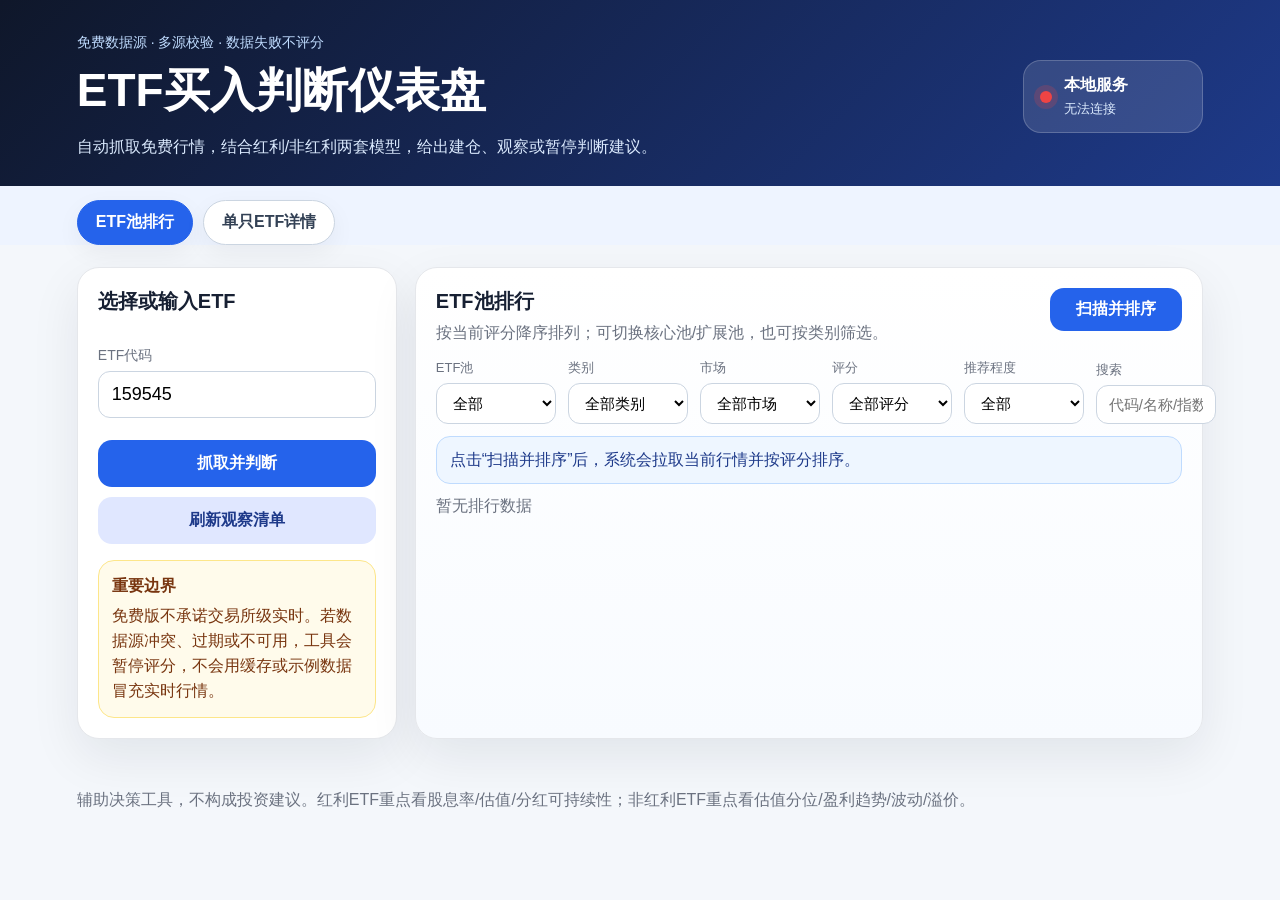
==== frontend/index.html @ 31ed78bc "Add core and extended ETF ranking page" ====
<!doctype html>
<html lang="zh-CN">
<head>
  <meta charset="utf-8" />
  <meta name="viewport" content="width=device-width, initial-scale=1" />
  <title>ETF买入判断仪表盘</title>
  <link rel="stylesheet" href="styles.css" />
</head>
<body>
  <header class="hero">
    <div>
      <p class="eyebrow">免费数据源 · 多源校验 · 数据失败不评分</p>
      <h1>ETF买入判断仪表盘</h1>
      <p class="subtitle">自动抓取免费行情，结合红利/非红利两套模型，给出建仓、观察或暂停判断建议。</p>
    </div>
    <div class="status-card">
      <span id="serverStatus" class="dot"></span>
      <div>
        <strong>本地服务</strong>
        <p id="serverStatusText">正在检测...</p>
      </div>
    </div>
  </header>

  <nav class="page-tabs">
    <button id="rankPageBtn" class="page-tab active" type="button">ETF池排行</button>
    <button id="detailPageBtn" class="page-tab" type="button">单只ETF详情</button>
  </nav>

  <main class="layout">
    <section class="panel controls">
      <h2>选择或输入ETF</h2>
      <div class="chips" id="templateChips"></div>
      <label class="field">
        <span>ETF代码</span>
        <input id="codeInput" value="159545" placeholder="例如 159545 / 513050 / VTI" />
      </label>
      <button id="analyzeBtn" class="primary">抓取并判断</button>
      <button id="refreshAllBtn" class="secondary">刷新观察清单</button>
      <div class="notice">
        <strong>重要边界</strong>
        <p>免费版不承诺交易所级实时。若数据源冲突、过期或不可用，工具会暂停评分，不会用缓存或示例数据冒充实时行情。</p>
      </div>
    </section>

    <section class="panel wide pool-panel page-section rank-page" id="poolRankPanel">
      <div class="pool-head">
        <div>
          <h2>ETF池排行</h2>
          <p>按当前评分降序排列；可切换核心池/扩展池，也可按类别筛选。</p>
        </div>
        <button id="scanPoolBtn" class="primary compact-btn">扫描并排序</button>
      </div>
      <div class="pool-filters">
        <label><span>ETF池</span><select id="poolFilter"><option value="all">全部</option><option value="core">核心池</option><option value="extended">扩展池</option></select></label>
        <label><span>类别</span><select id="categoryFilter"><option value="all">全部类别</option></select></label>
        <label><span>市场</span><select id="marketFilter"><option value="all">全部市场</option><option value="cn">A股场内</option><option value="hk_cross">港股/港股通/中概</option><option value="us">美股本土</option><option value="qdii">QDII/跨境</option></select></label>
        <label><span>评分</span><select id="scoreFilter"><option value="all">全部评分</option><option value="80">80分以上</option><option value="65">65-80分</option><option value="50">50-65分</option><option value="0">50分以下/暂停</option></select></label>
        <label><span>推荐程度</span><select id="recommendFilter"><option value="all">全部</option><option value="buy">可买/小底仓以上</option><option value="watch">观察等待</option><option value="avoid">暂不买/暂停</option></select></label>
        <label><span>搜索</span><input id="poolSearch" placeholder="代码/名称/指数" /></label>
      </div>
      <div id="poolSummary" class="pool-summary">点击“扫描并排序”后，系统会拉取当前行情并按评分排序。</div>
      <div id="poolRankList" class="pool-rank-list empty">暂无排行数据</div>
    </section>

    <section class="panel result-panel page-section detail-page">
      <div class="result-head">
        <div>
          <h2 id="etfTitle">等待分析</h2>
          <p id="etfSub">请选择ETF后点击“抓取并判断”。</p>
        </div>
        <div class="score-ring" id="scoreRing"><span id="scoreValue">--</span><small>分</small></div>
      </div>
      <div class="verdict" id="verdict">暂无建议</div>
      <div class="grid two">
        <div class="metric"><span>最新价</span><strong id="price">--</strong></div>
        <div class="metric"><span>涨跌幅</span><strong id="changePct">--</strong></div>
        <div class="metric"><span>成交额</span><strong id="amount">--</strong></div>
        <div class="metric"><span>52周价格分位</span><strong id="pricePct">--</strong></div>
        <div class="metric"><span>近一年波动率</span><strong id="volatility">--</strong></div>
        <div class="metric"><span>近一年最大回撤</span><strong id="drawdown">--</strong></div>
      </div>
      <div class="data-status" id="dataStatus">数据状态：--</div>
      <div class="risk-tags" id="riskTags"></div>
    </section>

    <section class="panel wide page-section detail-page">
      <h2>是否推荐买入</h2>
      <div id="recommendationDetails" class="recommendation-details empty">暂无数据</div>
    </section>

    <section class="panel wide page-section detail-page">
      <h2>核心数值</h2>
      <div id="rawMetrics" class="raw-metrics empty">暂无数据</div>
    </section>

    <section class="panel page-section detail-page">
      <h2>评分拆解</h2>
      <div id="components" class="components empty">暂无数据</div>
    </section>

    <section class="panel page-section detail-page">
      <h2>数据源校验</h2>
      <div id="sources" class="sources empty">暂无数据</div>
    </section>

    <section class="panel wide page-section detail-page">
      <h2>观察清单</h2>
      <div id="watchlist" class="watchlist"></div>
    </section>
  </main>

  <footer>
    <p>辅助决策工具，不构成投资建议。红利ETF重点看股息率/估值/分红可持续性；非红利ETF重点看估值分位/盈利趋势/波动/溢价。</p>
  </footer>

  <script src="app.js"></script>
</body>
</html>
---- frontend/styles.css ----
:root {
  --bg: #f4f7fb;
  --panel: #ffffff;
  --ink: #172033;
  --muted: #6b7280;
  --blue: #2563eb;
  --green: #16a34a;
  --amber: #d97706;
  --red: #dc2626;
  --line: #e5e7eb;
  --shadow: 0 18px 50px rgba(15, 23, 42, .08);
}
* { box-sizing: border-box; }
body { margin: 0; font-family: -apple-system, BlinkMacSystemFont, "Segoe UI", "PingFang SC", sans-serif; background: var(--bg); color: var(--ink); }
.hero { display: flex; justify-content: space-between; gap: 24px; align-items: center; padding: 34px 6vw 26px; background: linear-gradient(135deg, #0f172a, #1e3a8a); color: white; }
.eyebrow { color: #bfdbfe; margin: 0 0 8px; font-size: 14px; }
h1 { margin: 0; font-size: clamp(28px, 5vw, 46px); }
.subtitle { margin: 12px 0 0; color: #dbeafe; max-width: 760px; line-height: 1.6; }
.status-card { display:flex; align-items:center; gap:12px; background: rgba(255,255,255,.12); border: 1px solid rgba(255,255,255,.2); padding:14px 16px; border-radius:18px; min-width: 180px; }
.status-card p { margin: 4px 0 0; color:#dbeafe; font-size:13px; }
.dot { width:12px; height:12px; border-radius:50%; background:#f59e0b; box-shadow:0 0 0 6px rgba(245,158,11,.2); }
.dot.ok { background:#22c55e; box-shadow:0 0 0 6px rgba(34,197,94,.2); }
.dot.bad { background:#ef4444; box-shadow:0 0 0 6px rgba(239,68,68,.2); }
.layout { display:grid; grid-template-columns: 320px 1fr 1fr; gap:18px; padding: 22px 6vw 32px; }
.panel { background: var(--panel); border:1px solid var(--line); border-radius:22px; padding:20px; box-shadow: var(--shadow); }
.panel h2 { margin:0 0 16px; font-size:20px; }
.controls { grid-row: span 2; }
.wide { grid-column: 1 / -1; }
.chips { display:flex; flex-wrap:wrap; gap:8px; margin-bottom:16px; }
.chip { border:1px solid #cbd5e1; background:#f8fafc; padding:8px 10px; border-radius:999px; cursor:pointer; font-weight:600; }
.chip:hover, .chip.active { background:#dbeafe; border-color:#60a5fa; color:#1d4ed8; }
.field { display:block; margin:12px 0; }
.field span { display:block; color:var(--muted); font-size:14px; margin-bottom:6px; }
input { width:100%; border:1px solid #cbd5e1; border-radius:12px; padding:12px 13px; font-size:18px; text-transform:uppercase; }
button { width:100%; border:0; border-radius:14px; padding:13px 14px; font-size:16px; font-weight:700; cursor:pointer; margin-top:10px; }
.primary { background:var(--blue); color:white; }
.secondary { background:#e0e7ff; color:#1e3a8a; }
.notice { background:#fffbeb; border:1px solid #fde68a; color:#78350f; border-radius:16px; padding:13px; margin-top:16px; line-height:1.55; }
.notice p { margin:6px 0 0; }
.result-head { display:flex; justify-content:space-between; gap:16px; align-items:center; }
#etfTitle { margin-bottom:6px; }
#etfSub { margin:0; color:var(--muted); line-height:1.5; }
.score-ring { flex: 0 0 92px; height:92px; border-radius:50%; display:flex; align-items:center; justify-content:center; background:conic-gradient(var(--blue) 0deg, #e5e7eb 0); flex-direction:column; color:#0f172a; }
.score-ring span { font-size:28px; font-weight:800; }
.score-ring small { margin-top:-5px; color:var(--muted); }
.verdict { margin:16px 0; padding:14px; border-radius:16px; background:#eff6ff; color:#1e3a8a; font-weight:700; line-height:1.5; }
.grid.two { display:grid; grid-template-columns: repeat(2, minmax(0, 1fr)); gap:10px; }
.metric { background:#f8fafc; border:1px solid #e2e8f0; border-radius:16px; padding:12px; }
.metric span { display:block; color:var(--muted); font-size:13px; }
.metric strong { display:block; margin-top:6px; font-size:20px; }
.data-status { margin-top:14px; padding:12px; border-radius:14px; background:#f1f5f9; color:#334155; line-height:1.5; }
.risk-tags { display:flex; flex-wrap:wrap; gap:8px; margin-top:12px; }
.tag { background:#fee2e2; color:#991b1b; padding:7px 9px; border-radius:999px; font-size:13px; font-weight:700; }
.components, .sources { display:grid; gap:10px; }
.component-row, .source-row { border:1px solid #e5e7eb; border-radius:14px; padding:11px; background:#f9fafb; }
.component-top { display:flex; justify-content:space-between; margin-bottom:8px; font-weight:700; }
.bar { height:9px; background:#e5e7eb; border-radius:999px; overflow:hidden; }
.bar i { display:block; height:100%; background:var(--blue); border-radius:999px; }
.source-row { display:grid; grid-template-columns: 1fr auto; gap:8px; align-items:start; }
.source-row small { color:var(--muted); display:block; margin-top:4px; }
.empty { color:var(--muted); }
.watchlist { display:grid; grid-template-columns: repeat(auto-fit, minmax(220px, 1fr)); gap:12px; }
.watch-card { border:1px solid #e5e7eb; border-radius:18px; padding:14px; background:#f8fafc; }
.watch-card strong { display:block; font-size:18px; }
.watch-card p { margin:8px 0 0; color:var(--muted); }
footer { padding: 0 6vw 30px; color:var(--muted); line-height:1.6; }
@media (max-width: 1000px) { .layout { grid-template-columns: 1fr; } .controls { grid-row:auto; } .hero { flex-direction:column; align-items:flex-start; } }
.raw-metrics { display:grid; grid-template-columns: repeat(auto-fit, minmax(180px, 1fr)); gap:10px; }
.raw-item { background:#f8fafc; border:1px solid #e2e8f0; border-radius:16px; padding:12px; min-height:86px; }
.raw-item span { display:block; color:var(--muted); font-size:13px; line-height:1.35; }
.raw-item strong { display:block; margin-top:7px; font-size:18px; line-height:1.25; word-break:break-word; }
.raw-item small { display:block; color:#64748b; margin-top:6px; line-height:1.35; }
.recommendation-details { display:grid; grid-template-columns: repeat(2, minmax(220px, 1fr)); gap:12px; }
.recommend-card, .recommend-block { border:1px solid #e2e8f0; border-radius:18px; padding:14px; background:#f8fafc; }
.recommend-card span { display:block; color:var(--muted); font-size:13px; }
.recommend-card strong { display:block; margin-top:7px; font-size:24px; line-height:1.2; }
.recommend-card small { display:block; color:#64748b; margin-top:8px; line-height:1.45; }
.recommend-card.strong { background:#ecfdf5; border-color:#86efac; color:#14532d; }
.recommend-card.good { background:#eff6ff; border-color:#93c5fd; color:#1e3a8a; }
.recommend-card.watch { background:#fffbeb; border-color:#fde68a; color:#78350f; }
.recommend-card.neutral { background:#f8fafc; border-color:#cbd5e1; color:#334155; }
.recommend-card.bad { background:#fef2f2; border-color:#fecaca; color:#991b1b; }
.recommend-block { grid-column: span 1; }
.recommend-block.compare { grid-column: 1 / -1; background:#f8fafc; }
.recommend-block.caution { background:#fff7ed; border-color:#fed7aa; }
.recommend-block h3 { margin:0 0 8px; font-size:16px; color:#0f172a; }
.recommend-block ul { margin:0; padding-left:20px; line-height:1.65; }
.recommend-block p { margin:8px 0 0; line-height:1.65; color:#334155; }
@media (max-width: 760px) { .recommendation-details { grid-template-columns: 1fr; } .recommend-block, .recommend-block.compare { grid-column:auto; } }
.pool-panel { background: linear-gradient(180deg, #ffffff 0%, #f8fbff 100%); }
.pool-head { display:flex; align-items:flex-start; justify-content:space-between; gap:16px; margin-bottom:14px; }
.pool-head p { margin:6px 0 0; color:var(--muted); line-height:1.5; }
.compact-btn { width:auto; min-width:132px; margin-top:0; padding:11px 16px; }
.pool-filters { display:grid; grid-template-columns: repeat(4, minmax(150px, 1fr)); gap:12px; margin-bottom:12px; }
.pool-filters label span { display:block; color:var(--muted); font-size:13px; margin-bottom:6px; }
.pool-filters select, .pool-filters input { width:100%; border:1px solid #cbd5e1; border-radius:12px; padding:10px 12px; font-size:15px; background:#fff; }
.pool-summary { background:#eef6ff; border:1px solid #bfdbfe; color:#1e3a8a; border-radius:14px; padding:11px 13px; margin-bottom:12px; line-height:1.5; }
.pool-rank-list { display:grid; grid-template-columns: 1fr; gap:10px; max-height:720px; overflow:auto; padding-right:4px; }
.rank-card { width:100%; display:grid; grid-template-columns: 54px 1fr 185px; gap:12px; text-align:left; background:#fff; border:1px solid #e2e8f0; border-radius:18px; padding:13px; margin:0; align-items:center; box-shadow: 0 8px 24px rgba(15, 23, 42, .04); }
.rank-card:hover { border-color:#93c5fd; background:#f8fbff; }
.rank-no { font-weight:800; color:#64748b; font-size:18px; }
.rank-title { display:flex; gap:10px; align-items:baseline; flex-wrap:wrap; }
.rank-title strong { font-size:20px; color:#0f172a; }
.rank-title span { font-weight:700; color:#334155; }
.rank-sub { color:#64748b; font-size:13px; margin-top:4px; line-height:1.45; }
.rank-reason { color:#334155; margin-top:7px; line-height:1.45; font-size:14px; }
.rank-metrics { text-align:right; display:flex; flex-direction:column; gap:4px; align-items:flex-end; }
.rank-metrics span:nth-child(2) { color:#334155; font-weight:700; }
.rank-metrics small { color:#64748b; line-height:1.35; }
.score-badge { display:inline-flex; align-items:center; justify-content:center; min-width:58px; padding:7px 10px; border-radius:999px; font-size:18px; font-weight:900; background:#e2e8f0; color:#0f172a; }
.score-badge.strong { background:#dcfce7; color:#14532d; }
.score-badge.good { background:#dbeafe; color:#1e3a8a; }
.score-badge.watch { background:#fef3c7; color:#78350f; }
.score-badge.neutral { background:#e2e8f0; color:#334155; }
.score-badge.bad { background:#fee2e2; color:#991b1b; }
@media (max-width: 980px) { .pool-filters { grid-template-columns: repeat(2, minmax(0, 1fr)); } .rank-card { grid-template-columns: 42px 1fr; } .rank-metrics { grid-column: 2; text-align:left; align-items:flex-start; } }
@media (max-width: 640px) { .pool-head { flex-direction:column; } .compact-btn { width:100%; } .pool-filters { grid-template-columns: 1fr; } }
.page-tabs { display:flex; gap:10px; padding:14px 6vw 0; background:#eef4ff; }
.page-tab { width:auto; margin:0; padding:11px 18px; border-radius:999px; background:#fff; color:#334155; border:1px solid #cbd5e1; box-shadow:0 8px 24px rgba(15,23,42,.05); }
.page-tab.active { background:#2563eb; color:#fff; border-color:#2563eb; }
body[data-page="rank"] .detail-page { display:none; }
body[data-page="detail"] .rank-page { display:none; }
body[data-page="rank"] .controls { grid-row:auto; }
body[data-page="rank"] .pool-panel { grid-column: span 2; }
.pool-panel h2 { margin-bottom:4px; }
.pool-filters { grid-template-columns: repeat(6, minmax(120px, 1fr)); align-items:end; }
.rank-card { transition: transform .12s ease, border-color .12s ease, box-shadow .12s ease; }
.rank-card:hover { transform: translateY(-1px); box-shadow:0 14px 34px rgba(15,23,42,.08); }
.rank-sub::before { content:""; display:inline-block; width:8px; height:8px; border-radius:50%; background:#60a5fa; margin-right:6px; }
.rank-reason { background:#f8fafc; border-left:3px solid #bfdbfe; padding:7px 9px; border-radius:8px; }
@media (max-width: 1180px) { .pool-filters { grid-template-columns: repeat(3, minmax(0, 1fr)); } body[data-page="rank"] .pool-panel { grid-column: 1 / -1; } }
@media (max-width: 760px) { .page-tabs { padding:12px 4vw 0; } .page-tab { flex:1; padding:10px 8px; } .pool-filters { grid-template-columns: 1fr; } }
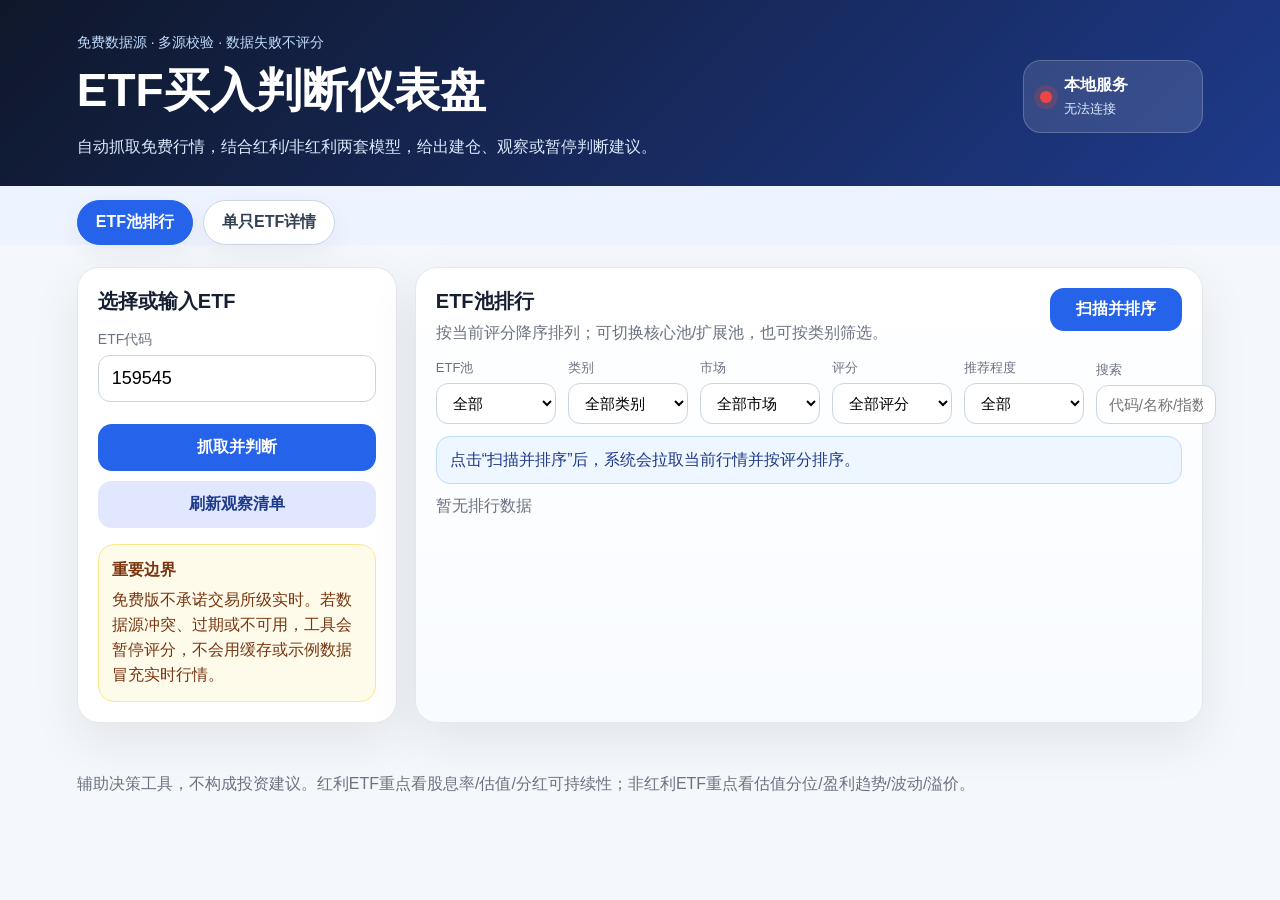
==== commit f42d4ee1: "Remove quick ETF chips" ====
--- a/frontend/index.html
+++ b/frontend/index.html
@@ -30,7 +30,6 @@
   <main class="layout">
     <section class="panel controls">
       <h2>选择或输入ETF</h2>
-      <div class="chips" id="templateChips"></div>
       <label class="field">
         <span>ETF代码</span>
         <input id="codeInput" value="159545" placeholder="例如 159545 / 513050 / VTI" />
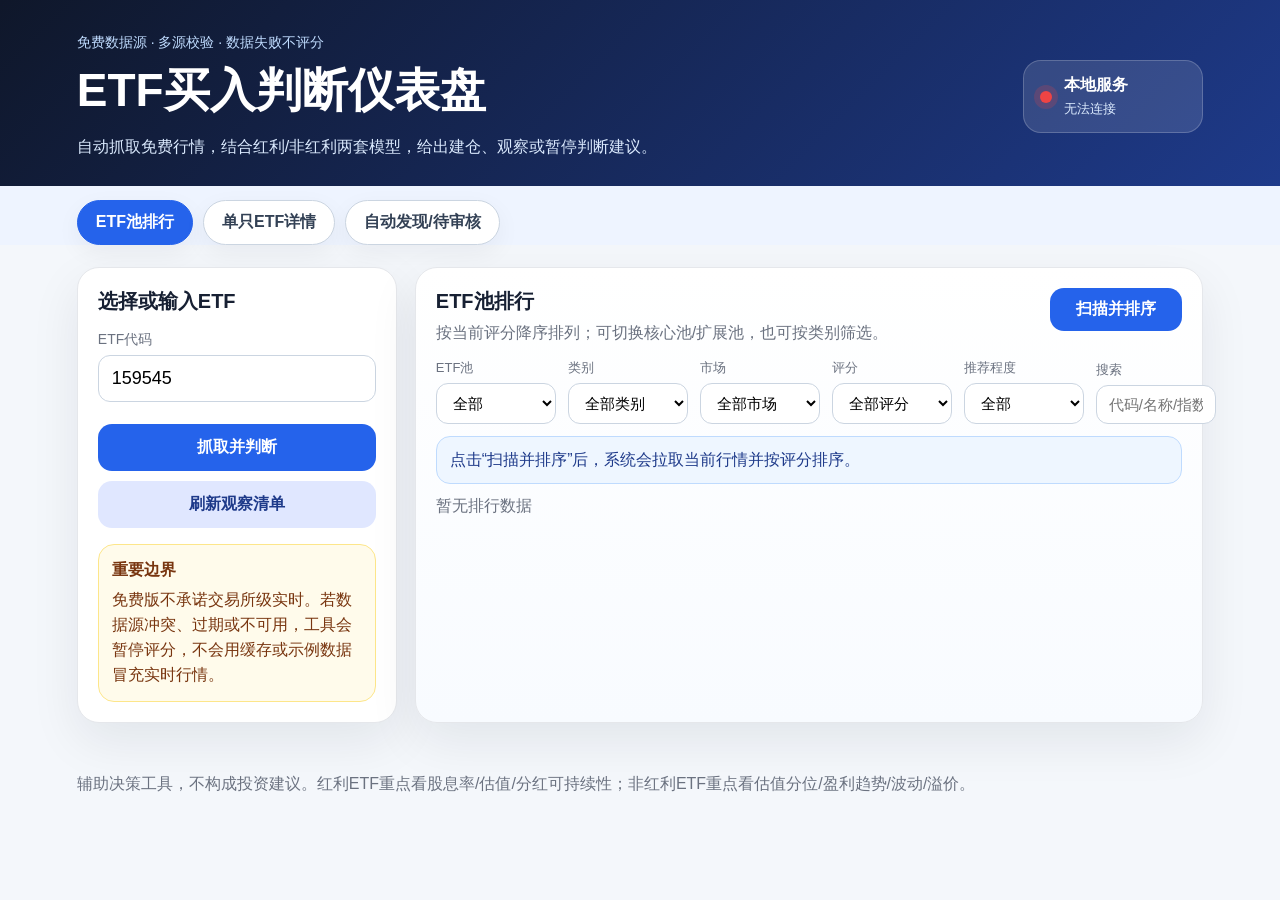
==== commit bfb36744: "Add ETF discovery and pool management page" ====
--- a/frontend/index.html
+++ b/frontend/index.html
@@ -25,6 +25,7 @@
   <nav class="page-tabs">
     <button id="rankPageBtn" class="page-tab active" type="button">ETF池排行</button>
     <button id="detailPageBtn" class="page-tab" type="button">单只ETF详情</button>
+    <button id="discoverPageBtn" class="page-tab" type="button">自动发现/待审核</button>
   </nav>
 
   <main class="layout">
@@ -60,6 +61,24 @@
       </div>
       <div id="poolSummary" class="pool-summary">点击“扫描并排序”后，系统会拉取当前行情并按评分排序。</div>
       <div id="poolRankList" class="pool-rank-list empty">暂无排行数据</div>
+    </section>
+
+    <section class="panel wide discover-panel page-section discover-page" id="discoverPanel">
+      <div class="pool-head">
+        <div>
+          <h2>ETF自动发现 / 待审核池</h2>
+          <p>自动从候选ETF中识别股票型ETF，先放入待审核或剔除池；不自动纳入核心/扩展池，避免误加。</p>
+        </div>
+        <button id="discoverBtn" class="primary compact-btn">发现新ETF</button>
+      </div>
+      <div class="pool-filters">
+        <label><span>发现状态</span><select id="discoverStatusFilter"><option value="all">全部</option><option value="pending">待审核</option><option value="excluded">已剔除</option></select></label>
+        <label><span>建议池</span><select id="discoverPoolFilter"><option value="all">全部</option><option value="core">建议核心池</option><option value="extended">建议扩展池</option></select></label>
+        <label><span>类别</span><select id="discoverCategoryFilter"><option value="all">全部类别</option></select></label>
+        <label><span>搜索</span><input id="discoverSearch" placeholder="代码/名称/原因" /></label>
+      </div>
+      <div id="discoverSummary" class="pool-summary">点击“发现新ETF”，系统会展示待审核和自动剔除的候选ETF。</div>
+      <div id="discoverList" class="pool-rank-list empty">暂无发现结果</div>
     </section>
 
     <section class="panel result-panel page-section detail-page">
--- a/frontend/styles.css
+++ b/frontend/styles.css
@@ -130,3 +130,10 @@
 .rank-reason { background:#f8fafc; border-left:3px solid #bfdbfe; padding:7px 9px; border-radius:8px; }
 @media (max-width: 1180px) { .pool-filters { grid-template-columns: repeat(3, minmax(0, 1fr)); } body[data-page="rank"] .pool-panel { grid-column: 1 / -1; } }
 @media (max-width: 760px) { .page-tabs { padding:12px 4vw 0; } .page-tab { flex:1; padding:10px 8px; } .pool-filters { grid-template-columns: 1fr; } }
+body[data-page="rank"] .detail-page, body[data-page="rank"] .discover-page { display:none; }
+body[data-page="detail"] .rank-page, body[data-page="detail"] .discover-page { display:none; }
+body[data-page="discover"] .rank-page, body[data-page="discover"] .detail-page { display:none; }
+body[data-page="discover"] .discover-panel { grid-column: span 2; }
+.discover-card { cursor:default; }
+.discover-card:hover { transform:none; }
+@media (max-width: 1180px) { body[data-page="discover"] .discover-panel { grid-column: 1 / -1; } }
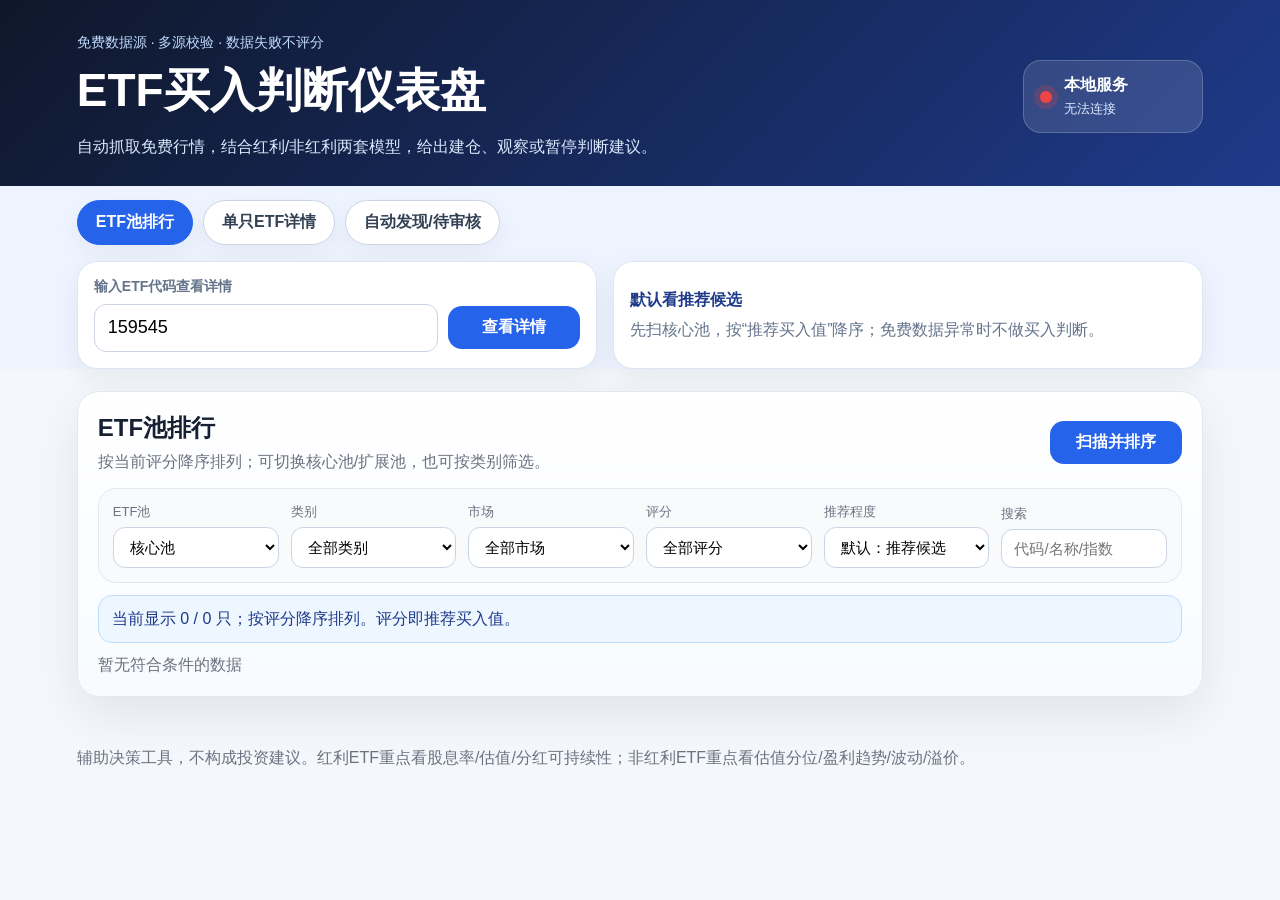
==== commit 23cc790a: "Optimize ETF workflow layout and defaults" ====
--- a/frontend/index.html
+++ b/frontend/index.html
@@ -28,20 +28,21 @@
     <button id="discoverPageBtn" class="page-tab" type="button">自动发现/待审核</button>
   </nav>
 
+  <section class="top-actions">
+    <div class="quick-search">
+      <label>输入ETF代码查看详情</label>
+      <div class="quick-search-row">
+        <input id="codeInput" value="159545" placeholder="例如 159545 / 513050 / VTI" />
+        <button id="analyzeBtn" class="primary compact-btn">查看详情</button>
+      </div>
+    </div>
+    <div class="top-note">
+      <strong>默认看推荐候选</strong>
+      <span>先扫核心池，按“推荐买入值”降序；免费数据异常时不做买入判断。</span>
+    </div>
+  </section>
+
   <main class="layout">
-    <section class="panel controls">
-      <h2>选择或输入ETF</h2>
-      <label class="field">
-        <span>ETF代码</span>
-        <input id="codeInput" value="159545" placeholder="例如 159545 / 513050 / VTI" />
-      </label>
-      <button id="analyzeBtn" class="primary">抓取并判断</button>
-      <button id="refreshAllBtn" class="secondary">刷新观察清单</button>
-      <div class="notice">
-        <strong>重要边界</strong>
-        <p>免费版不承诺交易所级实时。若数据源冲突、过期或不可用，工具会暂停评分，不会用缓存或示例数据冒充实时行情。</p>
-      </div>
-    </section>
 
     <section class="panel wide pool-panel page-section rank-page" id="poolRankPanel">
       <div class="pool-head">
@@ -52,11 +53,11 @@
         <button id="scanPoolBtn" class="primary compact-btn">扫描并排序</button>
       </div>
       <div class="pool-filters">
-        <label><span>ETF池</span><select id="poolFilter"><option value="all">全部</option><option value="core">核心池</option><option value="extended">扩展池</option></select></label>
+        <label><span>ETF池</span><select id="poolFilter"><option value="core" selected>核心池</option><option value="extended">扩展池</option><option value="all">全部</option></select></label>
         <label><span>类别</span><select id="categoryFilter"><option value="all">全部类别</option></select></label>
         <label><span>市场</span><select id="marketFilter"><option value="all">全部市场</option><option value="cn">A股场内</option><option value="hk_cross">港股/港股通/中概</option><option value="us">美股本土</option><option value="qdii">QDII/跨境</option></select></label>
-        <label><span>评分</span><select id="scoreFilter"><option value="all">全部评分</option><option value="80">80分以上</option><option value="65">65-80分</option><option value="50">50-65分</option><option value="0">50分以下/暂停</option></select></label>
-        <label><span>推荐程度</span><select id="recommendFilter"><option value="all">全部</option><option value="buy">可买/小底仓以上</option><option value="watch">观察等待</option><option value="avoid">暂不买/暂停</option></select></label>
+        <label><span>评分</span><select id="scoreFilter"><option value="all">全部评分</option><option value="80">80分以上</option><option value="65">65-80分</option><option value="60">60-65分</option><option value="50">50-60分</option><option value="0">50分以下/暂停</option></select></label>
+        <label><span>推荐程度</span><select id="recommendFilter"><option value="recommended" selected>默认：推荐候选</option><option value="all">全部</option><option value="buy">小底仓以上</option><option value="cautious">谨慎小底仓</option><option value="watch">观察等待</option><option value="avoid">暂不买/暂停</option></select></label>
         <label><span>搜索</span><input id="poolSearch" placeholder="代码/名称/指数" /></label>
       </div>
       <div id="poolSummary" class="pool-summary">点击“扫描并排序”后，系统会拉取当前行情并按评分排序。</div>
@@ -72,9 +73,11 @@
         <button id="discoverBtn" class="primary compact-btn">发现新ETF</button>
       </div>
       <div class="pool-filters">
-        <label><span>发现状态</span><select id="discoverStatusFilter"><option value="all">全部</option><option value="pending">待审核</option><option value="excluded">已剔除</option></select></label>
-        <label><span>建议池</span><select id="discoverPoolFilter"><option value="all">全部</option><option value="core">建议核心池</option><option value="extended">建议扩展池</option></select></label>
+        <label><span>发现状态</span><select id="discoverStatusFilter"><option value="pending" selected>默认：待审核</option><option value="all">全部</option><option value="excluded">已剔除</option></select></label>
+        <label><span>建议池</span><select id="discoverPoolFilter"><option value="core" selected>默认：建议核心池</option><option value="extended">建议扩展池</option><option value="all">全部</option></select></label>
         <label><span>类别</span><select id="discoverCategoryFilter"><option value="all">全部类别</option></select></label>
+        <label><span>市场</span><select id="discoverMarketFilter"><option value="all">全部市场</option><option value="cn">A股场内</option><option value="hk_cross">港股/港股通/中概</option><option value="us">美股本土</option><option value="qdii">QDII/跨境</option></select></label>
+        <label><span>质量</span><select id="discoverQualityFilter"><option value="stock">股票型候选</option><option value="all">全部含剔除</option></select></label>
         <label><span>搜索</span><input id="discoverSearch" placeholder="代码/名称/原因" /></label>
       </div>
       <div id="discoverSummary" class="pool-summary">点击“发现新ETF”，系统会展示待审核和自动剔除的候选ETF。</div>
--- a/frontend/styles.css
+++ b/frontend/styles.css
@@ -137,3 +137,26 @@
 .discover-card { cursor:default; }
 .discover-card:hover { transform:none; }
 @media (max-width: 1180px) { body[data-page="discover"] .discover-panel { grid-column: 1 / -1; } }
+/* UX refresh: single-column workflow with global search and clearer pages */
+.layout { grid-template-columns: repeat(2, minmax(0, 1fr)); max-width: 1480px; margin: 0 auto; }
+.top-actions { display:grid; grid-template-columns: minmax(280px, 520px) 1fr; gap:16px; align-items:stretch; padding:16px 6vw 0; background:#eef4ff; }
+.quick-search, .top-note { background:#fff; border:1px solid #dbe5f3; border-radius:20px; padding:16px; box-shadow:0 10px 30px rgba(15,23,42,.06); }
+.quick-search label { display:block; font-size:14px; color:#64748b; margin-bottom:8px; font-weight:700; }
+.quick-search-row { display:grid; grid-template-columns: 1fr auto; gap:10px; align-items:center; }
+.quick-search-row input { height:48px; }
+.top-note { display:flex; flex-direction:column; justify-content:center; gap:6px; color:#334155; line-height:1.45; }
+.top-note strong { color:#1e3a8a; font-size:16px; }
+.top-note span { color:#64748b; }
+body[data-page="rank"] .pool-panel, body[data-page="discover"] .discover-panel { grid-column: 1 / -1; }
+body[data-page="detail"] .result-panel { grid-column: 1 / -1; }
+.pool-filters { grid-template-columns: repeat(6, minmax(130px, 1fr)); background:#f8fafc; border:1px solid #e2e8f0; padding:14px; border-radius:18px; }
+.pool-head { align-items:center; }
+.pool-head h2 { font-size:24px; }
+.rank-card { grid-template-columns: 58px minmax(0, 1fr) 220px; }
+.rank-title strong { letter-spacing:.2px; }
+.rank-reason { font-size:14px; color:#1f2937; }
+.discover-panel .pool-filters { grid-template-columns: repeat(6, minmax(130px, 1fr)); }
+.discover-card { cursor:pointer; }
+.discover-card:hover { transform: translateY(-1px); }
+@media (max-width: 1180px) { .layout { grid-template-columns:1fr; } .top-actions { grid-template-columns:1fr; } .pool-filters, .discover-panel .pool-filters { grid-template-columns: repeat(3, minmax(0, 1fr)); } }
+@media (max-width: 760px) { .top-actions { padding:12px 4vw 0; } .quick-search-row { grid-template-columns:1fr; } .pool-filters, .discover-panel .pool-filters { grid-template-columns:1fr; } .rank-card { grid-template-columns: 42px 1fr; } }
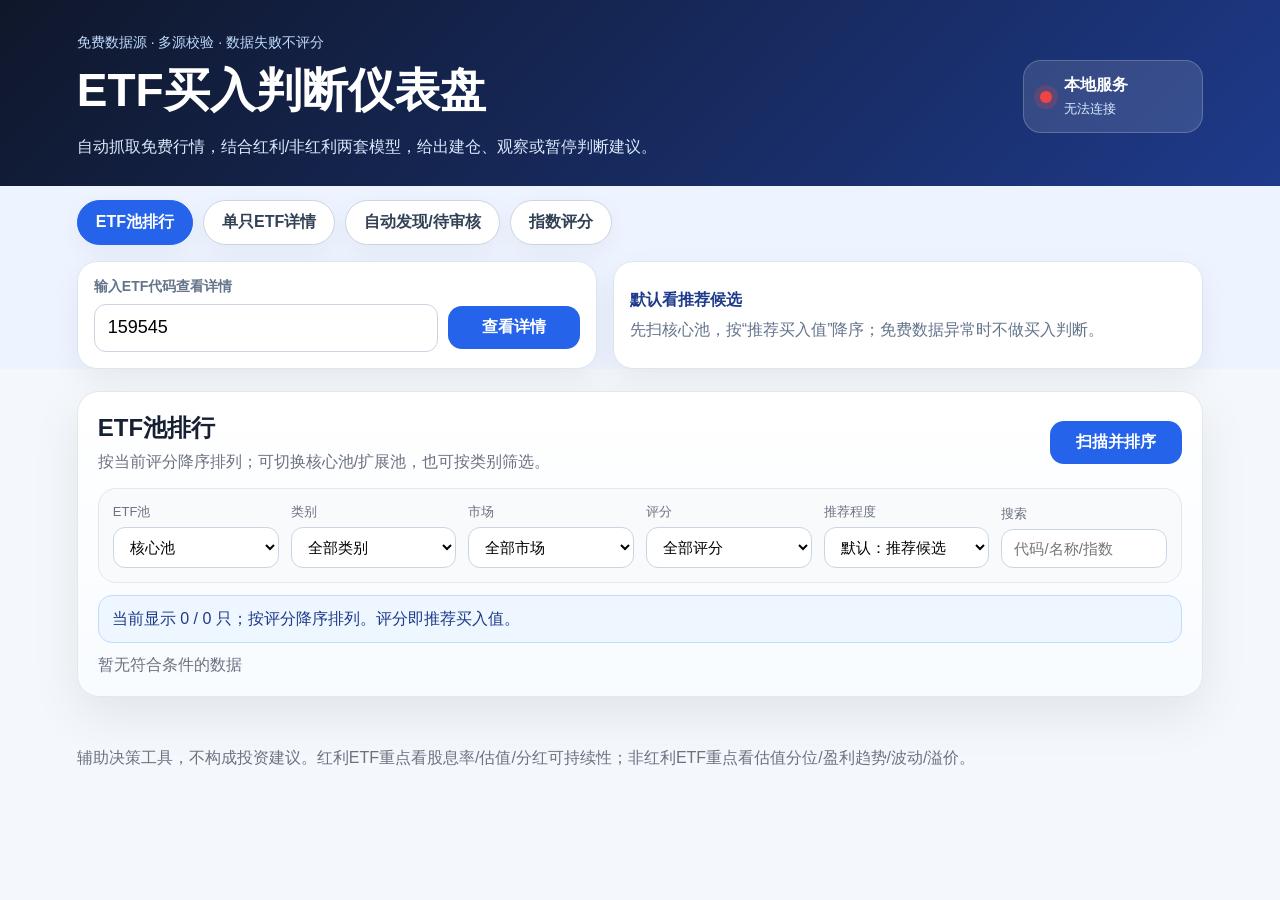
==== commit 9439e702: "Add index scoring page with holdings" ====
--- a/frontend/index.html
+++ b/frontend/index.html
@@ -26,6 +26,7 @@
     <button id="rankPageBtn" class="page-tab active" type="button">ETF池排行</button>
     <button id="detailPageBtn" class="page-tab" type="button">单只ETF详情</button>
     <button id="discoverPageBtn" class="page-tab" type="button">自动发现/待审核</button>
+    <button id="indexPageBtn" class="page-tab" type="button">指数评分</button>
   </nav>
 
   <section class="top-actions">
@@ -84,6 +85,25 @@
       <div id="discoverList" class="pool-rank-list empty">暂无发现结果</div>
     </section>
 
+    <section class="panel wide index-panel page-section index-page" id="indexPanel">
+      <div class="pool-head">
+        <div>
+          <h2>指数评分</h2>
+          <p>按跟踪指数聚合ETF，使用代表ETF的当前评分作为指数推荐买入值，并展示代表ETF的Top 10持仓。</p>
+        </div>
+        <button id="scanIndexBtn" class="primary compact-btn">扫描指数</button>
+      </div>
+      <div class="pool-filters">
+        <label><span>类别</span><select id="indexCategoryFilter"><option value="all">全部类别</option></select></label>
+        <label><span>市场</span><select id="indexMarketFilter"><option value="all">全部市场</option><option value="cn">A股场内</option><option value="hk_cross">港股/港股通/中概</option><option value="us">美股本土</option><option value="qdii">QDII/跨境</option></select></label>
+        <label><span>评分</span><select id="indexScoreFilter"><option value="all">全部评分</option><option value="80">80分以上</option><option value="65">65-80分</option><option value="60">60-65分</option><option value="50">50-60分</option><option value="0">50分以下/暂停</option></select></label>
+        <label><span>推荐程度</span><select id="indexRecommendFilter"><option value="recommended" selected>默认：推荐候选</option><option value="all">全部</option><option value="buy">小底仓以上</option><option value="cautious">谨慎小底仓</option><option value="watch">观察等待</option><option value="avoid">暂不买/暂停</option></select></label>
+        <label><span>搜索</span><input id="indexSearch" placeholder="指数/ETF/代码" /></label>
+      </div>
+      <div id="indexSummary" class="pool-summary">点击“扫描指数”后，系统会按指数聚合并评分排序。</div>
+      <div id="indexRankList" class="index-rank-list empty">暂无指数评分数据</div>
+    </section>
+
     <section class="panel result-panel page-section detail-page">
       <div class="result-head">
         <div>
--- a/frontend/styles.css
+++ b/frontend/styles.css
@@ -160,3 +160,23 @@
 .discover-card:hover { transform: translateY(-1px); }
 @media (max-width: 1180px) { .layout { grid-template-columns:1fr; } .top-actions { grid-template-columns:1fr; } .pool-filters, .discover-panel .pool-filters { grid-template-columns: repeat(3, minmax(0, 1fr)); } }
 @media (max-width: 760px) { .top-actions { padding:12px 4vw 0; } .quick-search-row { grid-template-columns:1fr; } .pool-filters, .discover-panel .pool-filters { grid-template-columns:1fr; } .rank-card { grid-template-columns: 42px 1fr; } }
+body[data-page="index"] .rank-page, body[data-page="index"] .detail-page, body[data-page="index"] .discover-page { display:none; }
+body[data-page="index"] .index-panel { grid-column: 1 / -1; }
+.index-rank-list { display:grid; grid-template-columns:1fr; gap:14px; max-height:820px; overflow:auto; padding-right:4px; }
+.index-card { background:#fff; border:1px solid #e2e8f0; border-radius:20px; padding:16px; box-shadow:0 10px 30px rgba(15,23,42,.05); }
+.index-card-head { display:grid; grid-template-columns:54px minmax(0,1fr) 200px; gap:12px; align-items:start; }
+.index-title-block h3 { margin:0; font-size:20px; color:#0f172a; }
+.index-title-block p { margin:5px 0 0; color:#64748b; line-height:1.4; }
+.index-related { font-size:13px; }
+.index-reason { margin-top:12px; }
+.holdings-title { margin-top:12px; font-weight:800; color:#334155; }
+.holdings-grid { margin-top:8px; display:grid; grid-template-columns:repeat(2, minmax(0,1fr)); gap:8px; }
+.holding-row { display:flex; justify-content:space-between; gap:10px; background:#f8fafc; border:1px solid #e2e8f0; border-radius:12px; padding:9px 10px; line-height:1.35; }
+.holding-row span { color:#334155; overflow:hidden; text-overflow:ellipsis; white-space:nowrap; }
+.holding-row strong { color:#1e3a8a; flex:0 0 auto; }
+.holding-empty { margin-top:8px; color:#64748b; background:#f8fafc; border:1px dashed #cbd5e1; border-radius:12px; padding:10px; }
+@media (max-width: 900px) { .index-card-head { grid-template-columns:42px 1fr; } .index-card-head .rank-metrics { grid-column:2; align-items:flex-start; text-align:left; } .holdings-grid { grid-template-columns:1fr; } }
+/* Page visibility fix for the new index scoring page */
+body[data-page="rank"] .index-page,
+body[data-page="detail"] .index-page,
+body[data-page="discover"] .index-page { display:none; }
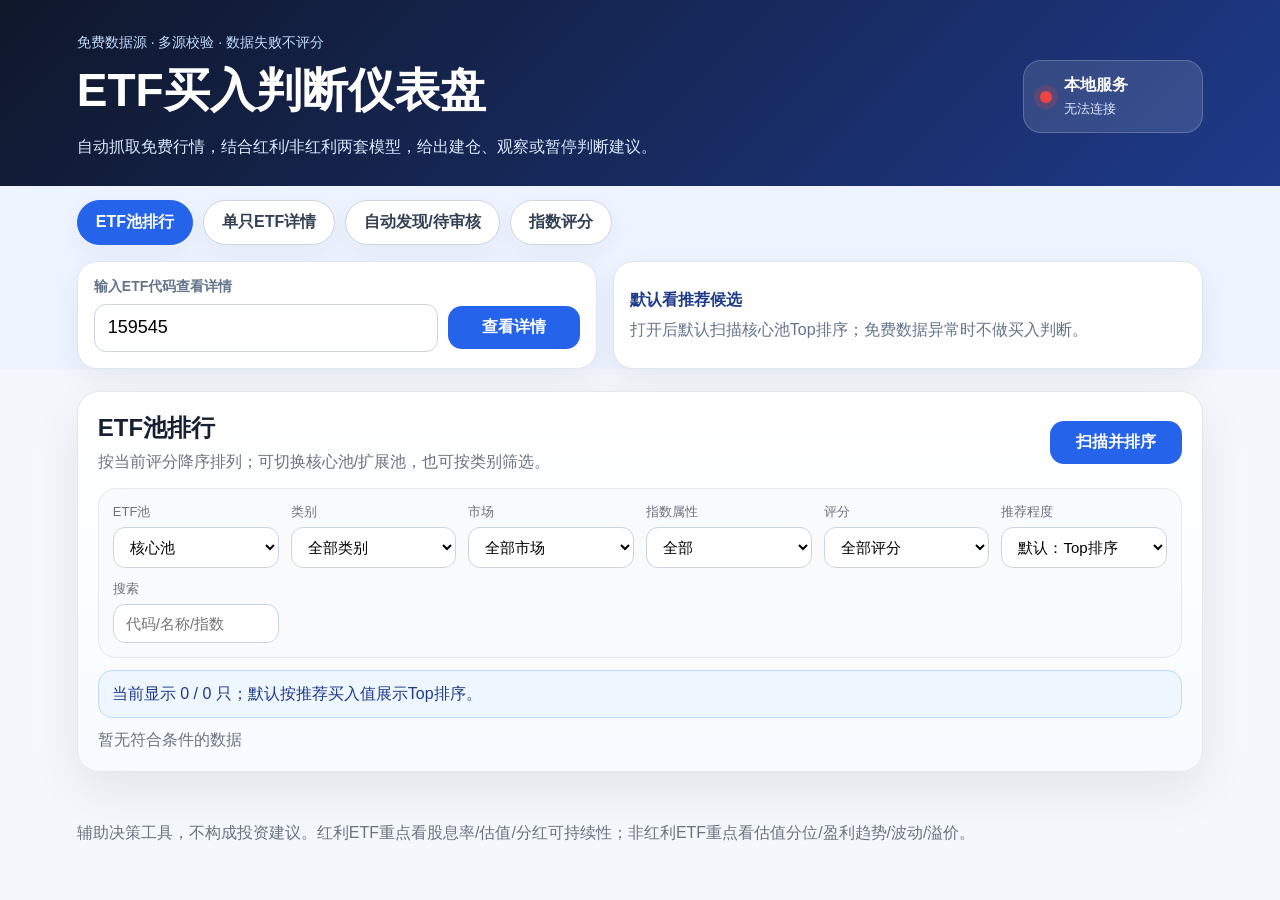
==== commit 4cd2a7cc: "Add custom index fund tag and filters" ====
--- a/frontend/index.html
+++ b/frontend/index.html
@@ -39,7 +39,7 @@
     </div>
     <div class="top-note">
       <strong>默认看推荐候选</strong>
-      <span>先扫核心池，按“推荐买入值”降序；免费数据异常时不做买入判断。</span>
+      <span>打开后默认扫描核心池Top排序；免费数据异常时不做买入判断。</span>
     </div>
   </section>
 
@@ -57,11 +57,12 @@
         <label><span>ETF池</span><select id="poolFilter"><option value="core" selected>核心池</option><option value="extended">扩展池</option><option value="all">全部</option></select></label>
         <label><span>类别</span><select id="categoryFilter"><option value="all">全部类别</option></select></label>
         <label><span>市场</span><select id="marketFilter"><option value="all">全部市场</option><option value="cn">A股场内</option><option value="hk_cross">港股/港股通/中概</option><option value="us">美股本土</option><option value="qdii">QDII/跨境</option></select></label>
+        <label><span>指数属性</span><select id="indexNatureFilter"><option value="all">全部</option><option value="custom">定制指数基金</option><option value="standard">主流宽基指数</option></select></label>
         <label><span>评分</span><select id="scoreFilter"><option value="all">全部评分</option><option value="80">80分以上</option><option value="65">65-80分</option><option value="60">60-65分</option><option value="50">50-60分</option><option value="0">50分以下/暂停</option></select></label>
-        <label><span>推荐程度</span><select id="recommendFilter"><option value="recommended" selected>默认：推荐候选</option><option value="all">全部</option><option value="buy">小底仓以上</option><option value="cautious">谨慎小底仓</option><option value="watch">观察等待</option><option value="avoid">暂不买/暂停</option></select></label>
+        <label><span>推荐程度</span><select id="recommendFilter"><option value="all" selected>默认：Top排序</option><option value="recommended">推荐候选</option><option value="buy">小底仓以上</option><option value="cautious">谨慎小底仓</option><option value="watch">观察等待</option><option value="avoid">暂不买/暂停</option></select></label>
         <label><span>搜索</span><input id="poolSearch" placeholder="代码/名称/指数" /></label>
       </div>
-      <div id="poolSummary" class="pool-summary">点击“扫描并排序”后，系统会拉取当前行情并按评分排序。</div>
+      <div id="poolSummary" class="pool-summary">打开页面后会自动扫描核心池，并按评分展示Top排序；也可以手动切换筛选条件后重新扫描。</div>
       <div id="poolRankList" class="pool-rank-list empty">暂无排行数据</div>
     </section>
 
@@ -69,15 +70,17 @@
       <div class="pool-head">
         <div>
           <h2>ETF自动发现 / 待审核池</h2>
-          <p>自动从候选ETF中识别股票型ETF，先放入待审核或剔除池；不自动纳入核心/扩展池，避免误加。</p>
+          <p>先判断“能不能进池”，再判断“现在值不值得买”。默认展示待审核ETF的买入评分排行。</p>
         </div>
         <button id="discoverBtn" class="primary compact-btn">发现新ETF</button>
       </div>
       <div class="pool-filters">
+        <label><span>展示模式</span><select id="discoverModeFilter"><option value="score" selected>买入评分排行</option><option value="review">入池审核</option></select></label>
         <label><span>发现状态</span><select id="discoverStatusFilter"><option value="pending" selected>默认：待审核</option><option value="all">全部</option><option value="excluded">已剔除</option></select></label>
         <label><span>建议池</span><select id="discoverPoolFilter"><option value="core" selected>默认：建议核心池</option><option value="extended">建议扩展池</option><option value="all">全部</option></select></label>
         <label><span>类别</span><select id="discoverCategoryFilter"><option value="all">全部类别</option></select></label>
         <label><span>市场</span><select id="discoverMarketFilter"><option value="all">全部市场</option><option value="cn">A股场内</option><option value="hk_cross">港股/港股通/中概</option><option value="us">美股本土</option><option value="qdii">QDII/跨境</option></select></label>
+        <label><span>指数属性</span><select id="discoverNatureFilter"><option value="all">全部</option><option value="custom">定制指数基金</option><option value="standard">主流宽基指数</option></select></label>
         <label><span>质量</span><select id="discoverQualityFilter"><option value="stock">股票型候选</option><option value="all">全部含剔除</option></select></label>
         <label><span>搜索</span><input id="discoverSearch" placeholder="代码/名称/原因" /></label>
       </div>
@@ -96,6 +99,7 @@
       <div class="pool-filters">
         <label><span>类别</span><select id="indexCategoryFilter"><option value="all">全部类别</option></select></label>
         <label><span>市场</span><select id="indexMarketFilter"><option value="all">全部市场</option><option value="cn">A股场内</option><option value="hk_cross">港股/港股通/中概</option><option value="us">美股本土</option><option value="qdii">QDII/跨境</option></select></label>
+        <label><span>指数属性</span><select id="indexNaturePageFilter"><option value="all">全部</option><option value="custom">定制指数基金</option><option value="standard">主流宽基指数</option></select></label>
         <label><span>评分</span><select id="indexScoreFilter"><option value="all">全部评分</option><option value="80">80分以上</option><option value="65">65-80分</option><option value="60">60-65分</option><option value="50">50-60分</option><option value="0">50分以下/暂停</option></select></label>
         <label><span>推荐程度</span><select id="indexRecommendFilter"><option value="recommended" selected>默认：推荐候选</option><option value="all">全部</option><option value="buy">小底仓以上</option><option value="cautious">谨慎小底仓</option><option value="watch">观察等待</option><option value="avoid">暂不买/暂停</option></select></label>
         <label><span>搜索</span><input id="indexSearch" placeholder="指数/ETF/代码" /></label>
@@ -135,6 +139,11 @@
       <div id="rawMetrics" class="raw-metrics empty">暂无数据</div>
     </section>
 
+    <section class="panel wide page-section detail-page">
+      <h2>Top 10 成分股 / 持仓占比</h2>
+      <div id="singleHoldings" class="single-holdings empty">暂无数据</div>
+    </section>
+
     <section class="panel page-section detail-page">
       <h2>评分拆解</h2>
       <div id="components" class="components empty">暂无数据</div>
--- a/frontend/styles.css
+++ b/frontend/styles.css
@@ -180,3 +180,27 @@
 body[data-page="rank"] .index-page,
 body[data-page="detail"] .index-page,
 body[data-page="discover"] .index-page { display:none; }
+.index-dimensions { margin-top:12px; border:1px solid #dbeafe; background:#f8fbff; border-radius:16px; padding:10px 12px; }
+.index-dimensions summary { cursor:pointer; font-weight:800; color:#1e3a8a; list-style:none; }
+.index-dimensions summary::-webkit-details-marker { display:none; }
+.index-dimensions summary::after { content:"展开/收起"; float:right; font-size:12px; color:#64748b; font-weight:600; }
+.index-dimension-grid { margin-top:10px; display:grid; grid-template-columns: repeat(auto-fit, minmax(150px, 1fr)); gap:8px; }
+.index-dimension { background:#fff; border:1px solid #e2e8f0; border-radius:12px; padding:9px 10px; }
+.index-dimension span, .index-component span { display:block; color:#64748b; font-size:12px; margin-bottom:4px; }
+.index-dimension strong, .index-component strong { color:#0f172a; font-size:15px; }
+.index-components { margin-top:10px; display:grid; grid-template-columns: repeat(auto-fit, minmax(130px, 1fr)); gap:8px; }
+.index-component { background:#eef6ff; border:1px solid #bfdbfe; border-radius:12px; padding:9px 10px; }
+
+.single-holdings { display:block; }
+.holding-meta { color:#64748b; font-size:13px; margin-bottom:10px; line-height:1.4; }
+.single-holdings .holdings-grid { grid-template-columns: repeat(auto-fit, minmax(220px, 1fr)); }
+
+.discover-card-split { align-items:stretch; }
+.discover-two-col { display:grid; grid-template-columns: repeat(2, minmax(0,1fr)); gap:10px; margin-top:8px; }
+.discover-box { border:1px solid #e2e8f0; border-radius:12px; padding:10px; background:#fff; }
+.discover-box .box-label { display:block; color:#64748b; font-size:12px; margin-bottom:5px; }
+.discover-box strong { display:block; color:#0f172a; font-size:15px; line-height:1.35; }
+.discover-box small { display:block; color:#64748b; margin-top:5px; line-height:1.4; }
+.review-box { background:#f8fafc; }
+.score-box { background:#eff6ff; border-color:#bfdbfe; }
+@media (max-width: 760px) { .discover-two-col { grid-template-columns:1fr; } }
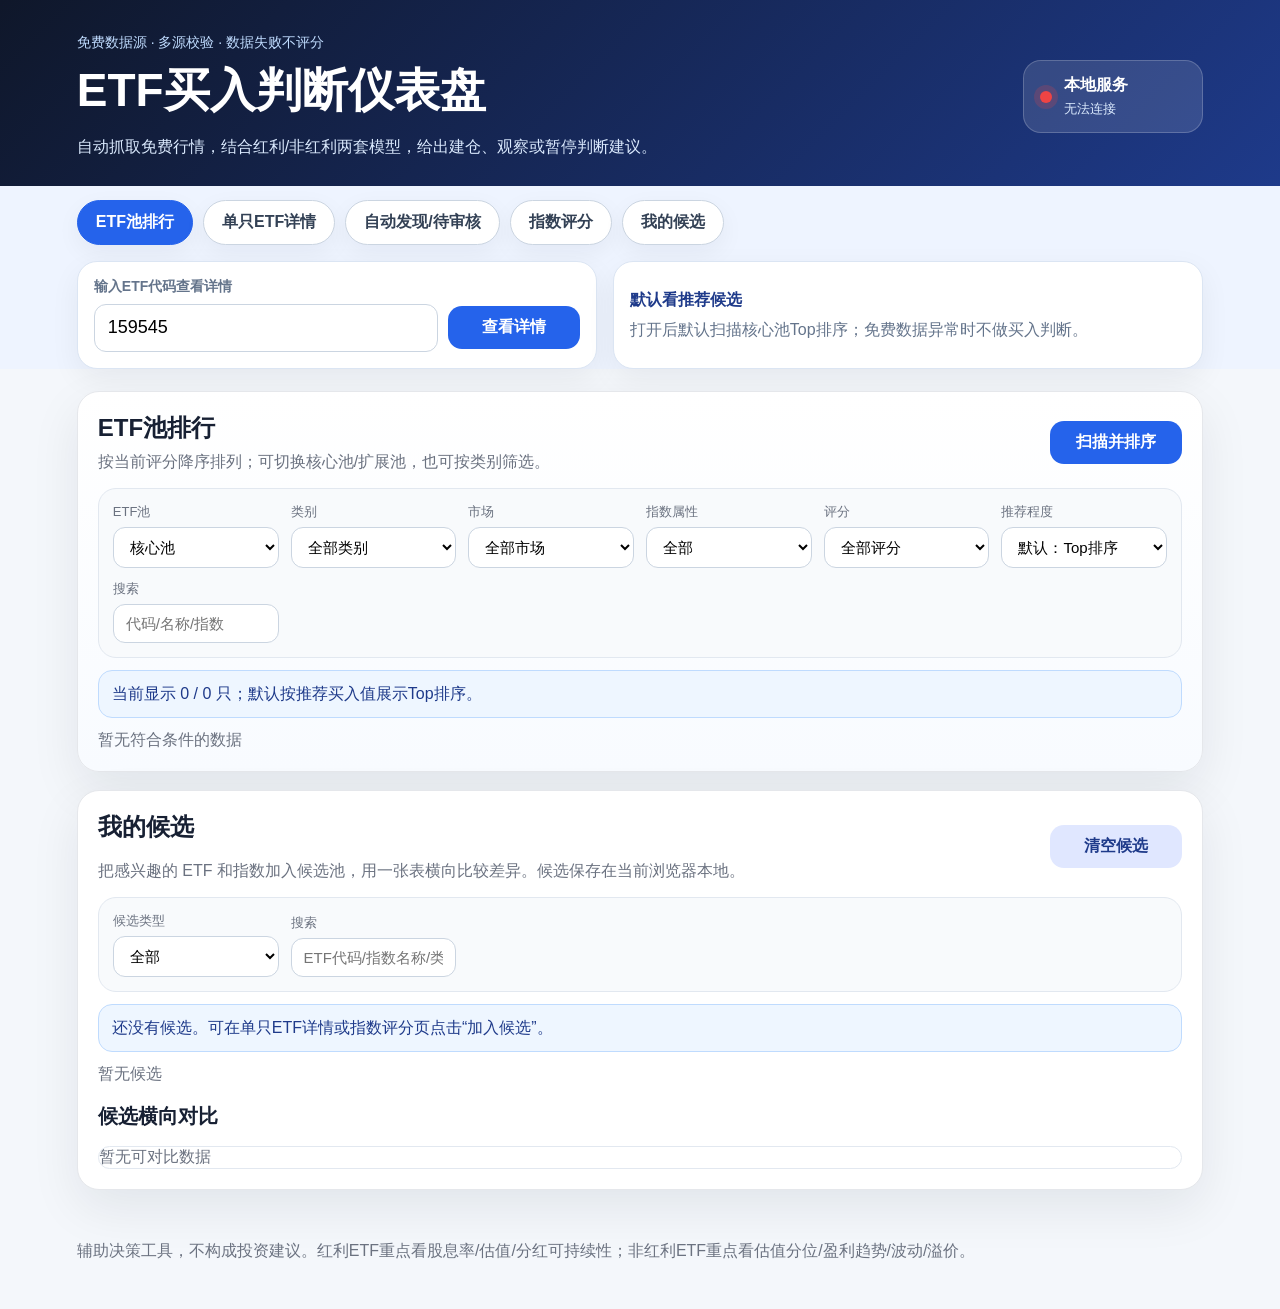
==== commit 1c5e96b9: "Finish candidate and data quality features" ====
--- a/frontend/index.html
+++ b/frontend/index.html
@@ -27,6 +27,7 @@
     <button id="detailPageBtn" class="page-tab" type="button">单只ETF详情</button>
     <button id="discoverPageBtn" class="page-tab" type="button">自动发现/待审核</button>
     <button id="indexPageBtn" class="page-tab" type="button">指数评分</button>
+    <button id="candidatePageBtn" class="page-tab" type="button">我的候选</button>
   </nav>
 
   <section class="top-actions">
@@ -108,11 +109,31 @@
       <div id="indexRankList" class="index-rank-list empty">暂无指数评分数据</div>
     </section>
 
+    <section class="panel wide candidate-panel page-section candidate-page" id="candidatePanel">
+      <div class="pool-head">
+        <div>
+          <h2>我的候选</h2>
+          <p>把感兴趣的 ETF 和指数加入候选池，用一张表横向比较差异。候选保存在当前浏览器本地。</p>
+        </div>
+        <button id="clearCandidatesBtn" class="secondary compact-btn">清空候选</button>
+      </div>
+      <div class="pool-filters candidate-filters">
+        <label><span>候选类型</span><select id="candidateTypeFilter"><option value="all">全部</option><option value="etf">ETF</option><option value="index">指数</option></select></label>
+        <label><span>搜索</span><input id="candidateSearch" placeholder="ETF代码/指数名称/类别" /></label>
+      </div>
+      <div id="candidateSummary" class="pool-summary">还没有候选。可在单只ETF详情或指数评分页点击“加入候选”。</div>
+      <div id="candidateList" class="candidate-list empty">暂无候选</div>
+      <h2 class="compare-title">候选横向对比</h2>
+      <div id="candidateCompare" class="candidate-compare empty">暂无可对比数据</div>
+    </section>
+
     <section class="panel result-panel page-section detail-page">
       <div class="result-head">
         <div>
           <h2 id="etfTitle">等待分析</h2>
           <p id="etfSub">请选择ETF后点击“抓取并判断”。</p>
+          <div id="linkedIndexAction" class="linked-index-action"></div>
+          <div id="detailCandidateAction" class="linked-index-action"></div>
         </div>
         <div class="score-ring" id="scoreRing"><span id="scoreValue">--</span><small>分</small></div>
       </div>
@@ -132,6 +153,11 @@
     <section class="panel wide page-section detail-page">
       <h2>是否推荐买入</h2>
       <div id="recommendationDetails" class="recommendation-details empty">暂无数据</div>
+    </section>
+
+    <section class="panel wide page-section detail-page">
+      <h2>数据完整度</h2>
+      <div id="dataQuality" class="data-quality empty">暂无数据</div>
     </section>
 
     <section class="panel wide page-section detail-page">
--- a/frontend/styles.css
+++ b/frontend/styles.css
@@ -204,3 +204,68 @@
 .review-box { background:#f8fafc; }
 .score-box { background:#eff6ff; border-color:#bfdbfe; }
 @media (max-width: 760px) { .discover-two-col { grid-template-columns:1fr; } }
+.methodology-box { margin-top:12px; background:#f8fafc; border:1px solid #e2e8f0; border-radius:14px; padding:12px; }
+.methodology-box strong { color:#1e3a8a; }
+.methodology-box p { margin:6px 0 0; color:#334155; line-height:1.55; }
+.methodology-box small { display:block; margin-top:6px; color:#64748b; line-height:1.4; }
+.linked-index-action { margin-top:10px; }
+.link-index-btn { width:auto; margin:0; padding:8px 12px; border-radius:999px; background:#eff6ff; color:#1e3a8a; border:1px solid #bfdbfe; font-size:13px; font-weight:800; }
+.link-index-btn:hover { background:#dbeafe; }
+.holdings-table { margin-top:8px; display:grid; gap:6px; }
+.holding-head, .rich-holding-row { display:grid; grid-template-columns: minmax(160px, 1.6fr) .7fr .9fr .7fr .8fr; gap:8px; align-items:center; }
+.holding-head { color:#64748b; font-size:12px; font-weight:800; padding:0 10px 2px; }
+.rich-holding-row { background:#f8fafc; border:1px solid #e2e8f0; border-radius:12px; padding:9px 10px; line-height:1.35; }
+.rich-holding-row span { color:#334155; overflow:hidden; text-overflow:ellipsis; white-space:nowrap; }
+.rich-holding-row strong { color:#1e3a8a; font-weight:800; }
+@media (max-width: 760px) { .holding-head { display:none; } .rich-holding-row { grid-template-columns:1fr 1fr; } .rich-holding-row span { grid-column:1 / -1; white-space:normal; } }
+body[data-page="candidate"] .rank-page,
+body[data-page="candidate"] .detail-page,
+body[data-page="candidate"] .discover-page,
+body[data-page="candidate"] .index-page { display:none; }
+body[data-page="candidate"] .candidate-panel { grid-column: 1 / -1; }
+.candidate-list { display:grid; grid-template-columns: repeat(auto-fit, minmax(260px, 1fr)); gap:12px; margin-bottom:18px; }
+.candidate-card { display:grid; grid-template-columns: 1fr auto auto; gap:12px; align-items:center; background:#fff; border:1px solid #e2e8f0; border-radius:16px; padding:13px; }
+.candidate-card strong { display:block; color:#0f172a; font-size:16px; }
+.candidate-card p { margin:5px 0 0; color:#64748b; line-height:1.4; }
+.candidate-score { text-align:right; }
+.candidate-score span { display:block; font-size:20px; font-weight:900; color:#1e3a8a; }
+.candidate-score small { color:#64748b; }
+.mini-btn { width:auto; padding:8px 11px; margin:0; border-radius:999px; font-size:13px; }
+.compare-title { margin:16px 0 10px; }
+.candidate-compare { overflow:auto; border:1px solid #e2e8f0; border-radius:16px; background:#fff; }
+.compare-table { display:grid; grid-template-columns: 150px repeat(calc(var(--cols) - 1), minmax(150px, 1fr)); min-width: 680px; }
+.compare-cell { padding:10px; border-bottom:1px solid #eef2f7; border-right:1px solid #eef2f7; line-height:1.35; color:#334155; }
+.compare-head { background:#eff6ff; font-weight:900; color:#1e3a8a; position:sticky; top:0; }
+.compare-label { background:#f8fafc; font-weight:800; color:#475569; }
+.candidate-btn { width:auto; margin:0 8px 8px 0; padding:8px 12px; border-radius:999px; background:#f0fdf4; color:#166534; border:1px solid #bbf7d0; font-size:13px; font-weight:800; }
+.candidate-inline { margin-top:10px; }
+@media (max-width: 760px) { .candidate-card { grid-template-columns:1fr; } .candidate-score { text-align:left; } }
+body[data-page="candidate"] .rank-page,
+body[data-page="candidate"] .detail-page,
+body[data-page="candidate"] .discover-page,
+body[data-page="candidate"] .index-page { display:none; }
+body[data-page="candidate"] .candidate-panel { grid-column: 1 / -1; }
+.data-quality { display:grid; grid-template-columns: 150px 1fr; gap:14px; align-items:stretch; }
+.quality-head { background:#eff6ff; border:1px solid #bfdbfe; border-radius:16px; padding:14px; text-align:center; color:#1e3a8a; }
+.quality-head strong { display:block; font-size:34px; line-height:1; }
+.quality-head span { font-weight:800; font-size:13px; }
+.quality-body { background:#f8fafc; border:1px solid #e2e8f0; border-radius:16px; padding:12px; line-height:1.6; }
+.quality-body p { margin:0 0 6px; }
+.quality-warning { color:#9a3412; }
+.candidate-list { display:grid; grid-template-columns: repeat(auto-fit, minmax(260px, 1fr)); gap:12px; margin-bottom:18px; }
+.candidate-card { display:grid; grid-template-columns: 1fr auto auto; gap:12px; align-items:center; background:#fff; border:1px solid #e2e8f0; border-radius:16px; padding:13px; }
+.candidate-card strong { display:block; color:#0f172a; font-size:16px; }
+.candidate-card p { margin:5px 0 0; color:#64748b; line-height:1.4; }
+.candidate-score { text-align:right; }
+.candidate-score span { display:block; font-size:20px; font-weight:900; color:#1e3a8a; }
+.candidate-score small { color:#64748b; }
+.mini-btn { width:auto; padding:8px 11px; margin:0; border-radius:999px; font-size:13px; }
+.compare-title { margin:16px 0 10px; }
+.candidate-compare { overflow:auto; border:1px solid #e2e8f0; border-radius:16px; background:#fff; }
+.compare-table { display:grid; grid-template-columns: 150px repeat(calc(var(--cols) - 1), minmax(150px, 1fr)); min-width:680px; }
+.compare-cell { padding:10px; border-bottom:1px solid #eef2f7; border-right:1px solid #eef2f7; color:#334155; line-height:1.35; }
+.compare-head { background:#eff6ff; font-weight:900; color:#1e3a8a; }
+.compare-label { background:#f8fafc; font-weight:800; color:#475569; }
+.candidate-btn { width:auto; margin:0 8px 8px 0; padding:8px 12px; border-radius:999px; background:#f0fdf4; color:#166534; border:1px solid #bbf7d0; font-size:13px; font-weight:800; }
+.candidate-inline { margin-top:10px; }
+@media (max-width:760px){ .data-quality { grid-template-columns:1fr; } .candidate-card { grid-template-columns:1fr; } .candidate-score { text-align:left; } }
